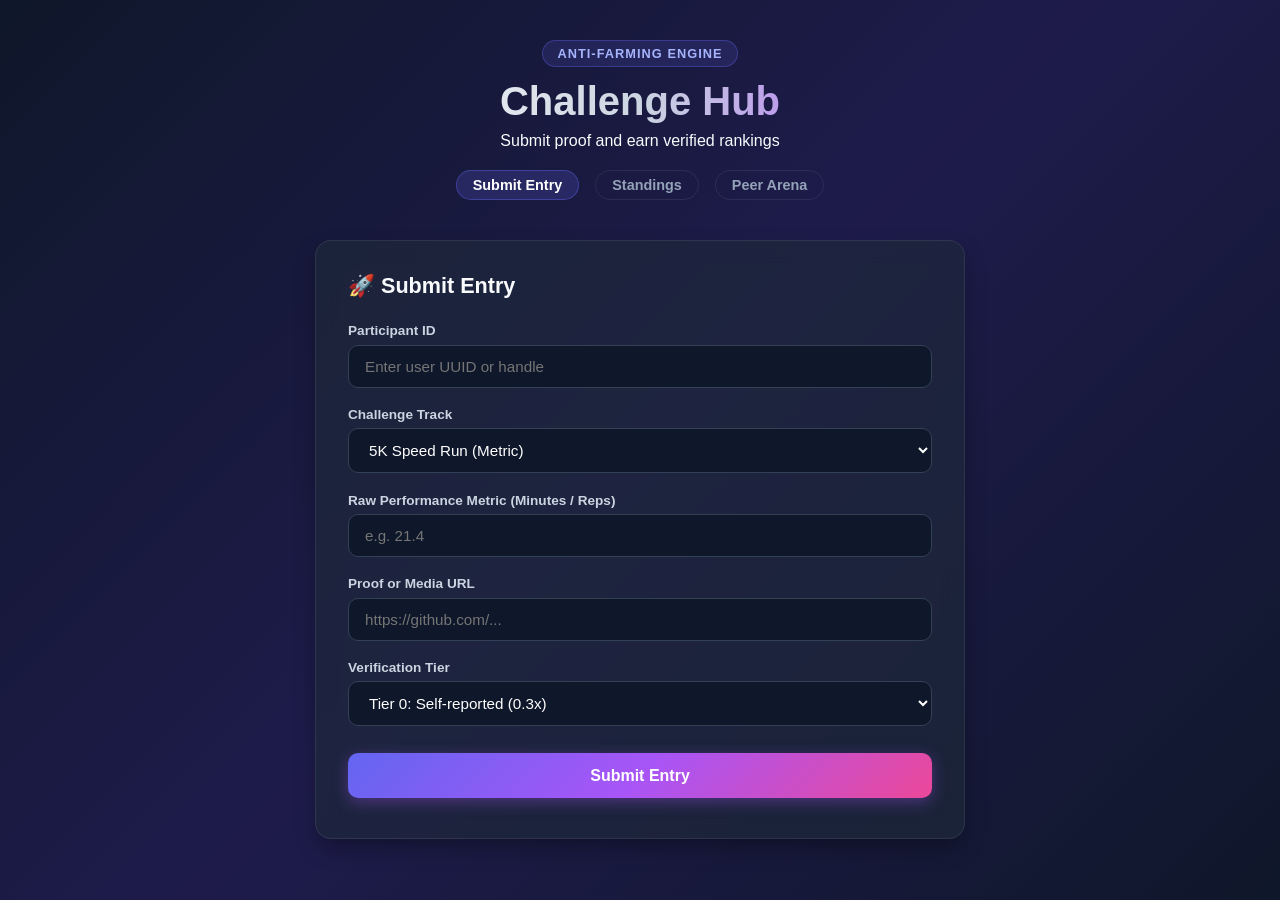
==== backend/src/main/resources/static/index.html @ 6a3feb9e "feat: implement client-side JS API layer with localStorage and scoring fixes" ====
<!DOCTYPE html>
<html lang="en">
<head>
  <meta charset="UTF-8" />
  <meta name="viewport" content="width=device-width, initial-scale=1.0" />
  <title>Submit Entry - Challenge Platform</title>
  <style>
    :root {
      --bg-gradient: linear-gradient(135deg, #0f172a 0%, #1e1b4b 50%, #0f172a 100%);
      --surface: rgba(30, 41, 59, 0.7);
      --surface-border: rgba(255, 255, 255, 0.08);
      --accent-gradient: linear-gradient(135deg, #6366f1 0%, #a855f7 50%, #ec4899 100%);
      --accent-hover: linear-gradient(135deg, #4f46e5 0%, #9333ea 50%, #db2777 100%);
      --text-main: #f8fafc;
      --text-muted: #94a3b8;
      --input-bg: #0f172a;
      --input-border: #334155;
      --radius: 16px;
    }

    *, *::before, *::after { box-sizing: border-box; margin: 0; padding: 0; }

    body {
      font-family: -apple-system, BlinkMacSystemFont, "Segoe UI", Roboto, sans-serif;
      background: var(--bg-gradient);
      min-height: 100vh;
      color: var(--text-main);
      padding: 2.5rem 1.5rem;
    }

    .container { max-width: 650px; margin: 0 auto; }

    header { text-align: center; margin-bottom: 2.5rem; }

    .hero-tag {
      display: inline-block;
      padding: 0.3rem 0.9rem;
      border-radius: 9999px;
      font-size: 0.8rem;
      font-weight: 700;
      letter-spacing: 0.08em;
      text-transform: uppercase;
      background: rgba(99, 102, 241, 0.15);
      border: 1px solid rgba(99, 102, 241, 0.35);
      color: #a5b4fc;
      margin-bottom: 0.75rem;
    }

    header h1 {
      font-size: 2.5rem;
      font-weight: 800;
      background: linear-gradient(to right, #ffffff, #cbd5e1, #a855f7);
      -webkit-background-clip: text;
      -webkit-text-fill-color: transparent;
      margin-bottom: 0.5rem;
    }

    /* Shared Navigation Bar */
    .nav-bar {
      display: flex;
      justify-content: center;
      gap: 1rem;
      margin-top: 1.25rem;
    }

    .nav-link {
      color: var(--text-muted);
      text-decoration: none;
      font-size: 0.9rem;
      font-weight: 600;
      padding: 0.4rem 1rem;
      border-radius: 9999px;
      border: 1px solid var(--surface-border);
      transition: all 0.2s ease;
    }

    .nav-link:hover, .nav-link.active {
      color: #fff;
      background: rgba(99, 102, 241, 0.2);
      border-color: rgba(99, 102, 241, 0.4);
    }

    .card {
      background: var(--surface);
      backdrop-filter: blur(12px);
      border: 1px solid var(--surface-border);
      border-radius: var(--radius);
      padding: 2rem;
      box-shadow: 0 10px 25px -5px rgba(0, 0, 0, 0.4);
    }

    .card h2 { font-size: 1.35rem; font-weight: 700; margin-bottom: 1.5rem; }

    form { display: flex; flex-direction: column; gap: 1.2rem; }
    .form-group { display: flex; flex-direction: column; gap: 0.4rem; }
    label { font-size: 0.85rem; font-weight: 600; color: #cbd5e1; }

    input, select {
      width: 100%;
      padding: 0.75rem 1rem;
      font-size: 0.95rem;
      color: #fff;
      background-color: var(--input-bg);
      border: 1px solid var(--input-border);
      border-radius: 10px;
      outline: none;
      transition: all 0.2s ease;
    }

    input:focus, select:focus {
      border-color: #818cf8;
      box-shadow: 0 0 0 3px rgba(129, 140, 248, 0.25);
    }

    button {
      width: 100%;
      padding: 0.85rem 1.5rem;
      font-size: 1rem;
      font-weight: 700;
      color: #ffffff;
      background: var(--accent-gradient);
      border: none;
      border-radius: 10px;
      cursor: pointer;
      margin-top: 0.5rem;
      box-shadow: 0 4px 15px rgba(168, 85, 247, 0.35);
      transition: all 0.2s ease;
    }

    button:hover {
      background: var(--accent-hover);
      transform: translateY(-1px);
    }

    #submissionStatus {
      font-size: 0.875rem;
      font-weight: 600;
      margin-top: 0.5rem;
      color: #4ade80;
    }
  </style>
</head>
<body>
  <div class="container">
    <header>
      <span class="hero-tag">Anti-Farming Engine</span>
      <h1>Challenge Hub</h1>
      <p>Submit proof and earn verified rankings</p>
      <nav class="nav-bar">
        <a href="index.html" class="nav-link active">Submit Entry</a>
        <a href="leaderboard.html" class="nav-link">Standings</a>
        <a href="arena.html" class="nav-link">Peer Arena</a>
      </nav>
    </header>

    <main>
      <section class="card">
        <h2>🚀 Submit Entry</h2>
        <form id="submission-form">
          <div class="form-group">
            <label for="userId">Participant ID</label>
            <input type="text" id="userId" placeholder="Enter user UUID or handle" required />
          </div>

          <div class="form-group">
            <label for="challengeSelect">Challenge Track</label>
            <select id="challengeSelect">
              <option value="5k-run" data-type="metric">5K Speed Run (Metric)</option>
              <option value="photo-contest" data-type="subjective">AI Prompt Arena (Pairwise Elo)</option>
              <option value="book-reading" data-type="boolean">Deploy Contract (Boolean Completion)</option>
            </select>
          </div>

          <div id="dynamicMetricField" class="form-group">
            <label for="metricInput">Raw Performance Metric (Minutes / Reps)</label>
            <input type="number" id="metricInput" step="any" placeholder="e.g. 21.4" />
          </div>

          <div class="form-group">
            <label for="evidenceUrl">Proof or Media URL</label>
            <input type="url" id="evidenceUrl" placeholder="https://github.com/..." required />
          </div>

          <div class="form-group">
            <label for="verificationTier">Verification Tier</label>
            <select id="verificationTier">
              <option value="0">Tier 0: Self-reported (0.3x)</option>
              <option value="1">Tier 1: Evidence Attached (0.5x)</option>
              <option value="2">Tier 2: Peer-verified (1.0x)</option>
              <option value="3">Tier 3: Sensor / API Verified (1.1x)</option>
              <option value="4">Tier 4: Moderator Verified (1.2x)</option>
            </select>
          </div>

          <button type="submit">Submit Entry</button>
        </form>
        <p id="submissionStatus"></p>
      </section>
    </main>
  </div>

  <script src="api.js"></script>
  <script>
    const challengeSelect = document.getElementById("challengeSelect");
    const dynamicMetricField = document.getElementById("dynamicMetricField");

    challengeSelect.addEventListener("change", (e) => {
      const selectedType = e.target.selectedOptions[0].dataset.type;
      dynamicMetricField.style.display = (selectedType === "metric") ? "flex" : "none";
    });

    document.getElementById("submission-form").addEventListener("submit", async (e) => {
      e.preventDefault();
      const statusEl = document.getElementById("submissionStatus");
      statusEl.style.color = "#a5b4fc";
      statusEl.textContent = "Processing entry...";

      const payload = {
        userId: document.getElementById("userId").value.trim(),
        challengeId: challengeSelect.value,
        rawMetric: document.getElementById("metricInput").value ? parseFloat(document.getElementById("metricInput").value) : null,
        contentUrl: document.getElementById("evidenceUrl").value.trim(),
        verificationTier: parseInt(document.getElementById("verificationTier").value, 10)
      };

      try {
        await window.API.createSubmission(payload);
        statusEl.style.color = "#4ade80";
        statusEl.textContent = "✓ Entry saved! Visit Standings to see your calibrated percentile ranking.";
      } catch (err) {
        statusEl.style.color = "#f87171";
        statusEl.textContent = "Error saving entry: " + err.message;
      }
    });
  </script>
</body>
</html>
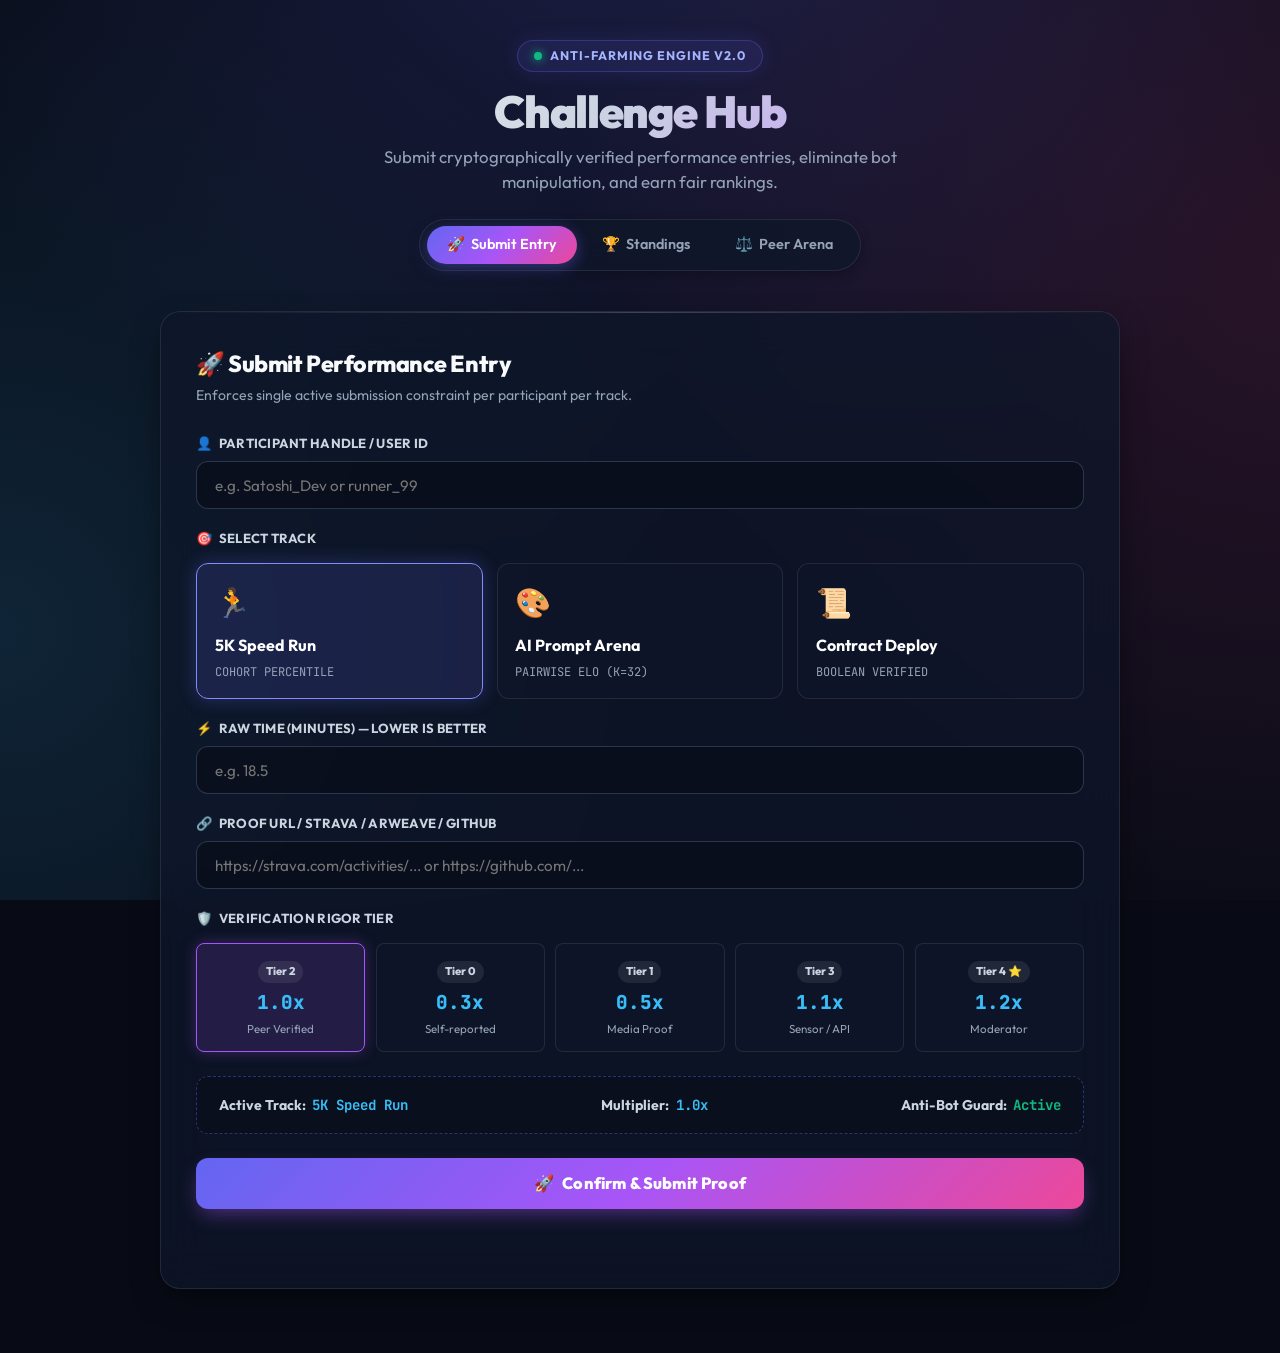
==== commit 60891b04: "style: overhaul frontend UI with neo-tech glassmorphism, podium, and interactive controls" ====
--- a/backend/src/main/resources/static/index.html
+++ b/backend/src/main/resources/static/index.html
@@ -3,197 +3,271 @@
 <head>
   <meta charset="UTF-8" />
   <meta name="viewport" content="width=device-width, initial-scale=1.0" />
-  <title>Submit Entry - Challenge Platform</title>
+  <title>Submit Entry - Community Challenge Hub</title>
+  <link rel="stylesheet" href="style.css" />
   <style>
-    :root {
-      --bg-gradient: linear-gradient(135deg, #0f172a 0%, #1e1b4b 50%, #0f172a 100%);
-      --surface: rgba(30, 41, 59, 0.7);
-      --surface-border: rgba(255, 255, 255, 0.08);
-      --accent-gradient: linear-gradient(135deg, #6366f1 0%, #a855f7 50%, #ec4899 100%);
-      --accent-hover: linear-gradient(135deg, #4f46e5 0%, #9333ea 50%, #db2777 100%);
-      --text-main: #f8fafc;
-      --text-muted: #94a3b8;
-      --input-bg: #0f172a;
-      --input-border: #334155;
-      --radius: 16px;
-    }
-
-    *, *::before, *::after { box-sizing: border-box; margin: 0; padding: 0; }
-
-    body {
-      font-family: -apple-system, BlinkMacSystemFont, "Segoe UI", Roboto, sans-serif;
-      background: var(--bg-gradient);
-      min-height: 100vh;
-      color: var(--text-main);
-      padding: 2.5rem 1.5rem;
-    }
-
-    .container { max-width: 650px; margin: 0 auto; }
-
-    header { text-align: center; margin-bottom: 2.5rem; }
-
-    .hero-tag {
+    .track-grid {
+      display: grid;
+      grid-template-columns: repeat(auto-fit, minmax(180px, 1fr));
+      gap: 0.85rem;
+      margin-top: 0.4rem;
+    }
+
+    .track-card {
+      background: rgba(15, 23, 42, 0.6);
+      border: 1.5px solid var(--surface-border);
+      border-radius: var(--radius-md);
+      padding: 1.1rem;
+      cursor: pointer;
+      transition: all 0.25s ease;
+      display: flex;
+      flex-direction: column;
+      gap: 0.35rem;
+      text-align: left;
+    }
+
+    .track-card:hover {
+      border-color: rgba(99, 102, 241, 0.5);
+      background: rgba(30, 41, 59, 0.7);
+      transform: translateY(-2px);
+    }
+
+    .track-card.active {
+      border-color: #818cf8;
+      background: rgba(99, 102, 241, 0.15);
+      box-shadow: 0 0 18px rgba(99, 102, 241, 0.3);
+    }
+
+    .track-icon {
+      font-size: 1.8rem;
+      margin-bottom: 0.2rem;
+    }
+
+    .track-name {
+      font-weight: 700;
+      font-size: 1rem;
+      color: #fff;
+    }
+
+    .track-type {
+      font-size: 0.75rem;
+      color: var(--text-muted);
+      font-family: var(--font-mono);
+      text-transform: uppercase;
+    }
+
+    .tier-grid {
+      display: grid;
+      grid-template-columns: repeat(auto-fit, minmax(120px, 1fr));
+      gap: 0.65rem;
+      margin-top: 0.4rem;
+    }
+
+    .tier-card {
+      background: rgba(15, 23, 42, 0.6);
+      border: 1px solid var(--surface-border);
+      border-radius: var(--radius-sm);
+      padding: 0.85rem 0.5rem;
+      cursor: pointer;
+      text-align: center;
+      transition: all 0.2s ease;
+    }
+
+    .tier-card:hover {
+      border-color: rgba(255, 255, 255, 0.2);
+      transform: translateY(-1px);
+    }
+
+    .tier-card.active {
+      border-color: #a855f7;
+      background: rgba(168, 85, 247, 0.15);
+      box-shadow: 0 0 15px rgba(168, 85, 247, 0.3);
+    }
+
+    .tier-badge {
+      font-size: 0.7rem;
+      font-weight: 800;
+      padding: 0.15rem 0.5rem;
+      border-radius: 9999px;
       display: inline-block;
-      padding: 0.3rem 0.9rem;
-      border-radius: 9999px;
-      font-size: 0.8rem;
+      margin-bottom: 0.35rem;
+      background: rgba(255, 255, 255, 0.08);
+      color: #cbd5e1;
+    }
+
+    .tier-mult {
+      font-weight: 800;
+      font-size: 1.2rem;
+      color: #38bdf8;
+      font-family: var(--font-mono);
+    }
+
+    .tier-desc {
+      font-size: 0.72rem;
+      color: var(--text-muted);
+      margin-top: 0.2rem;
+    }
+
+    .preview-banner {
+      margin-top: 1.5rem;
+      padding: 1.1rem 1.35rem;
+      background: rgba(10, 15, 29, 0.75);
+      border: 1px dashed rgba(99, 102, 241, 0.4);
+      border-radius: var(--radius-md);
+      display: flex;
+      justify-content: space-between;
+      align-items: center;
+      font-size: 0.88rem;
+      flex-wrap: wrap;
+      gap: 0.75rem;
+    }
+
+    .preview-pill {
+      display: inline-flex;
+      align-items: center;
+      gap: 0.4rem;
       font-weight: 700;
-      letter-spacing: 0.08em;
-      text-transform: uppercase;
-      background: rgba(99, 102, 241, 0.15);
-      border: 1px solid rgba(99, 102, 241, 0.35);
-      color: #a5b4fc;
-      margin-bottom: 0.75rem;
-    }
-
-    header h1 {
-      font-size: 2.5rem;
-      font-weight: 800;
-      background: linear-gradient(to right, #ffffff, #cbd5e1, #a855f7);
-      -webkit-background-clip: text;
-      -webkit-text-fill-color: transparent;
-      margin-bottom: 0.5rem;
-    }
-
-    /* Shared Navigation Bar */
-    .nav-bar {
-      display: flex;
-      justify-content: center;
-      gap: 1rem;
+      color: #cbd5e1;
+    }
+
+    .preview-pill span {
+      color: #38bdf8;
+      font-family: var(--font-mono);
+    }
+
+    #submissionStatus {
       margin-top: 1.25rem;
-    }
-
-    .nav-link {
-      color: var(--text-muted);
-      text-decoration: none;
-      font-size: 0.9rem;
-      font-weight: 600;
-      padding: 0.4rem 1rem;
-      border-radius: 9999px;
-      border: 1px solid var(--surface-border);
-      transition: all 0.2s ease;
-    }
-
-    .nav-link:hover, .nav-link.active {
-      color: #fff;
-      background: rgba(99, 102, 241, 0.2);
-      border-color: rgba(99, 102, 241, 0.4);
-    }
-
-    .card {
-      background: var(--surface);
-      backdrop-filter: blur(12px);
-      border: 1px solid var(--surface-border);
-      border-radius: var(--radius);
-      padding: 2rem;
-      box-shadow: 0 10px 25px -5px rgba(0, 0, 0, 0.4);
-    }
-
-    .card h2 { font-size: 1.35rem; font-weight: 700; margin-bottom: 1.5rem; }
-
-    form { display: flex; flex-direction: column; gap: 1.2rem; }
-    .form-group { display: flex; flex-direction: column; gap: 0.4rem; }
-    label { font-size: 0.85rem; font-weight: 600; color: #cbd5e1; }
-
-    input, select {
-      width: 100%;
-      padding: 0.75rem 1rem;
       font-size: 0.95rem;
-      color: #fff;
-      background-color: var(--input-bg);
-      border: 1px solid var(--input-border);
-      border-radius: 10px;
-      outline: none;
-      transition: all 0.2s ease;
-    }
-
-    input:focus, select:focus {
-      border-color: #818cf8;
-      box-shadow: 0 0 0 3px rgba(129, 140, 248, 0.25);
-    }
-
-    button {
-      width: 100%;
-      padding: 0.85rem 1.5rem;
-      font-size: 1rem;
       font-weight: 700;
-      color: #ffffff;
-      background: var(--accent-gradient);
-      border: none;
-      border-radius: 10px;
-      cursor: pointer;
-      margin-top: 0.5rem;
-      box-shadow: 0 4px 15px rgba(168, 85, 247, 0.35);
-      transition: all 0.2s ease;
-    }
-
-    button:hover {
-      background: var(--accent-hover);
-      transform: translateY(-1px);
-    }
-
-    #submissionStatus {
-      font-size: 0.875rem;
-      font-weight: 600;
-      margin-top: 0.5rem;
-      color: #4ade80;
+      text-align: center;
+      min-height: 1.5rem;
+      transition: all 0.3s ease;
     }
   </style>
 </head>
 <body>
-  <div class="container">
+  <div class="container animate-fade">
     <header>
-      <span class="hero-tag">Anti-Farming Engine</span>
+      <div class="brand-badge">
+        <span class="pulse-dot"></span>
+        <span>Anti-Farming Engine v2.0</span>
+      </div>
       <h1>Challenge Hub</h1>
-      <p>Submit proof and earn verified rankings</p>
+      <p>Submit cryptographically verified performance entries, eliminate bot manipulation, and earn fair rankings.</p>
+      
       <nav class="nav-bar">
-        <a href="index.html" class="nav-link active">Submit Entry</a>
-        <a href="leaderboard.html" class="nav-link">Standings</a>
-        <a href="arena.html" class="nav-link">Peer Arena</a>
+        <a href="index.html" class="nav-link active">
+          <span>🚀</span> Submit Entry
+        </a>
+        <a href="leaderboard.html" class="nav-link">
+          <span>🏆</span> Standings
+        </a>
+        <a href="arena.html" class="nav-link">
+          <span>⚖️</span> Peer Arena
+        </a>
       </nav>
     </header>
 
     <main>
       <section class="card">
-        <h2>🚀 Submit Entry</h2>
+        <div class="card-header">
+          <div>
+            <h2 class="card-title">🚀 Submit Performance Entry</h2>
+            <p style="color: var(--text-muted); font-size: 0.88rem; margin-top: 0.2rem;">
+              Enforces single active submission constraint per participant per track.
+            </p>
+          </div>
+        </div>
+
         <form id="submission-form">
           <div class="form-group">
-            <label for="userId">Participant ID</label>
-            <input type="text" id="userId" placeholder="Enter user UUID or handle" required />
+            <label for="userId">
+              <span>👤</span> Participant Handle / User ID
+            </label>
+            <input type="text" id="userId" placeholder="e.g. Satoshi_Dev or runner_99" required />
           </div>
 
           <div class="form-group">
-            <label for="challengeSelect">Challenge Track</label>
-            <select id="challengeSelect">
-              <option value="5k-run" data-type="metric">5K Speed Run (Metric)</option>
-              <option value="photo-contest" data-type="subjective">AI Prompt Arena (Pairwise Elo)</option>
-              <option value="book-reading" data-type="boolean">Deploy Contract (Boolean Completion)</option>
-            </select>
+            <label><span>🎯</span> Select Track</label>
+            <div class="track-grid">
+              <div class="track-card active" data-value="5k-run" data-type="metric">
+                <div class="track-icon">🏃</div>
+                <div class="track-name">5K Speed Run</div>
+                <div class="track-type">Cohort Percentile</div>
+              </div>
+
+              <div class="track-card" data-value="photo-contest" data-type="subjective">
+                <div class="track-icon">🎨</div>
+                <div class="track-name">AI Prompt Arena</div>
+                <div class="track-type">Pairwise Elo (K=32)</div>
+              </div>
+
+              <div class="track-card" data-value="book-reading" data-type="boolean">
+                <div class="track-icon">📜</div>
+                <div class="track-name">Contract Deploy</div>
+                <div class="track-type">Boolean Verified</div>
+              </div>
+            </div>
+            <input type="hidden" id="challengeId" value="5k-run" />
           </div>
 
           <div id="dynamicMetricField" class="form-group">
-            <label for="metricInput">Raw Performance Metric (Minutes / Reps)</label>
-            <input type="number" id="metricInput" step="any" placeholder="e.g. 21.4" />
+            <label for="metricInput" id="metricLabel">
+              <span>⚡</span> Raw Time (Minutes) — Lower is Better
+            </label>
+            <input type="number" id="metricInput" step="any" placeholder="e.g. 18.5" required />
           </div>
 
           <div class="form-group">
-            <label for="evidenceUrl">Proof or Media URL</label>
-            <input type="url" id="evidenceUrl" placeholder="https://github.com/..." required />
+            <label for="evidenceUrl">
+              <span>🔗</span> Proof URL / Strava / Arweave / GitHub
+            </label>
+            <input type="url" id="evidenceUrl" placeholder="https://strava.com/activities/... or https://github.com/..." required />
           </div>
 
           <div class="form-group">
-            <label for="verificationTier">Verification Tier</label>
-            <select id="verificationTier">
-              <option value="0">Tier 0: Self-reported (0.3x)</option>
-              <option value="1">Tier 1: Evidence Attached (0.5x)</option>
-              <option value="2">Tier 2: Peer-verified (1.0x)</option>
-              <option value="3">Tier 3: Sensor / API Verified (1.1x)</option>
-              <option value="4">Tier 4: Moderator Verified (1.2x)</option>
-            </select>
-          </div>
-
-          <button type="submit">Submit Entry</button>
+            <label><span>🛡️</span> Verification Rigor Tier</label>
+            <div class="tier-grid">
+              <div class="tier-card active" data-tier="2">
+                <div class="tier-badge">Tier 2</div>
+                <div class="tier-mult">1.0x</div>
+                <div class="tier-desc">Peer Verified</div>
+              </div>
+              <div class="tier-card" data-tier="0">
+                <div class="tier-badge">Tier 0</div>
+                <div class="tier-mult">0.3x</div>
+                <div class="tier-desc">Self-reported</div>
+              </div>
+              <div class="tier-card" data-tier="1">
+                <div class="tier-badge">Tier 1</div>
+                <div class="tier-mult">0.5x</div>
+                <div class="tier-desc">Media Proof</div>
+              </div>
+              <div class="tier-card" data-tier="3">
+                <div class="tier-badge">Tier 3</div>
+                <div class="tier-mult">1.1x</div>
+                <div class="tier-desc">Sensor / API</div>
+              </div>
+              <div class="tier-card" data-tier="4">
+                <div class="tier-badge">Tier 4 ⭐</div>
+                <div class="tier-mult">1.2x</div>
+                <div class="tier-desc">Moderator</div>
+              </div>
+            </div>
+            <input type="hidden" id="verificationTier" value="2" />
+          </div>
+
+          <div class="preview-banner">
+            <div class="preview-pill">Active Track: <span id="summaryTrack">5K Speed Run</span></div>
+            <div class="preview-pill">Multiplier: <span id="summaryMult">1.0x</span></div>
+            <div class="preview-pill">Anti-Bot Guard: <span style="color: #10b981;">Active</span></div>
+          </div>
+
+          <button type="submit" class="btn-primary" style="margin-top: 1.5rem;">
+            <span>🚀</span> Confirm & Submit Proof
+          </button>
         </form>
+
         <p id="submissionStatus"></p>
       </section>
     </main>
@@ -201,32 +275,65 @@
 
   <script src="api.js"></script>
   <script>
-    const challengeSelect = document.getElementById("challengeSelect");
-    const dynamicMetricField = document.getElementById("dynamicMetricField");
-
-    challengeSelect.addEventListener("change", (e) => {
-      const selectedType = e.target.selectedOptions[0].dataset.type;
-      dynamicMetricField.style.display = (selectedType === "metric") ? "flex" : "none";
+    const challengeInput = document.getElementById("challengeId");
+    const tierInput = document.getElementById("verificationTier");
+    const metricField = document.getElementById("dynamicMetricField");
+    const metricInput = document.getElementById("metricInput");
+    const metricLabel = document.getElementById("metricLabel");
+    const summaryTrack = document.getElementById("summaryTrack");
+    const summaryMult = document.getElementById("summaryMult");
+
+    document.querySelectorAll(".track-card").forEach(card => {
+      card.addEventListener("click", () => {
+        document.querySelectorAll(".track-card").forEach(c => c.classList.remove("active"));
+        card.classList.add("active");
+
+        const val = card.dataset.value;
+        const type = card.dataset.type;
+        challengeInput.value = val;
+        summaryTrack.textContent = card.querySelector(".track-name").textContent;
+
+        if (type === "metric") {
+          metricField.style.display = "flex";
+          metricInput.required = true;
+          metricLabel.innerHTML = `<span>⚡</span> Raw Time (Minutes) — Lower is Better`;
+        } else {
+          metricField.style.display = "none";
+          metricInput.required = false;
+        }
+      });
+    });
+
+    const multipliers = { "0": "0.3x", "1": "0.5x", "2": "1.0x", "3": "1.1x", "4": "1.2x" };
+    document.querySelectorAll(".tier-card").forEach(card => {
+      card.addEventListener("click", () => {
+        document.querySelectorAll(".tier-card").forEach(c => c.classList.remove("active"));
+        card.classList.add("active");
+
+        const tier = card.dataset.tier;
+        tierInput.value = tier;
+        summaryMult.textContent = multipliers[tier] || "1.0x";
+      });
     });
 
     document.getElementById("submission-form").addEventListener("submit", async (e) => {
       e.preventDefault();
       const statusEl = document.getElementById("submissionStatus");
       statusEl.style.color = "#a5b4fc";
-      statusEl.textContent = "Processing entry...";
+      statusEl.innerHTML = "⏳ Computing cohort percentile & recording proof...";
 
       const payload = {
         userId: document.getElementById("userId").value.trim(),
-        challengeId: challengeSelect.value,
-        rawMetric: document.getElementById("metricInput").value ? parseFloat(document.getElementById("metricInput").value) : null,
+        challengeId: challengeInput.value,
+        rawMetric: metricField.style.display !== "none" && metricInput.value ? parseFloat(metricInput.value) : null,
         contentUrl: document.getElementById("evidenceUrl").value.trim(),
-        verificationTier: parseInt(document.getElementById("verificationTier").value, 10)
+        verificationTier: parseInt(tierInput.value, 10)
       };
 
       try {
         await window.API.createSubmission(payload);
         statusEl.style.color = "#4ade80";
-        statusEl.textContent = "✓ Entry saved! Visit Standings to see your calibrated percentile ranking.";
+        statusEl.innerHTML = `✓ Entry for <strong>${payload.userId}</strong> recorded! <a href="leaderboard.html" style="color: #38bdf8; text-decoration: underline; margin-left: 0.5rem; font-weight: 700;">View in Standings →</a>`;
       } catch (err) {
         statusEl.style.color = "#f87171";
         statusEl.textContent = "Error saving entry: " + err.message;
--- a/backend/src/main/resources/static/style.css
+++ b/backend/src/main/resources/static/style.css
@@ -0,0 +1,333 @@
+/* C5 Platform - Modern Neo-Tech UI System */
+@import url('https://fonts.googleapis.com/css2?family=Outfit:wght@400;500;600;700;800;900&family=JetBrains+Mono:wght@500;700&display=swap');
+
+:root {
+  --font-main: 'Outfit', -apple-system, BlinkMacSystemFont, 'Segoe UI', Roboto, sans-serif;
+  --font-mono: 'JetBrains Mono', monospace;
+
+  --bg-dark: #070913;
+  --bg-gradient: radial-gradient(circle at 50% -20%, rgba(99, 102, 241, 0.22), transparent 60%),
+                 radial-gradient(circle at 100% 30%, rgba(236, 72, 153, 0.14), transparent 50%),
+                 radial-gradient(circle at 0% 70%, rgba(56, 189, 248, 0.14), transparent 50%),
+                 #080b16;
+
+  --surface-1: rgba(15, 23, 42, 0.72);
+  --surface-2: rgba(30, 41, 59, 0.65);
+  --surface-hover: rgba(30, 41, 59, 0.9);
+  --surface-border: rgba(255, 255, 255, 0.09);
+  --surface-border-bright: rgba(255, 255, 255, 0.2);
+
+  --primary: #6366f1;
+  --primary-light: #818cf8;
+  --accent-pink: #ec4899;
+  --accent-cyan: #38bdf8;
+  --accent-green: #10b981;
+  --accent-gold: #f59e0b;
+
+  --grad-primary: linear-gradient(135deg, #6366f1 0%, #a855f7 50%, #ec4899 100%);
+  --grad-primary-hover: linear-gradient(135deg, #4f46e5 0%, #9333ea 50%, #db2777 100%);
+  --grad-cyan: linear-gradient(135deg, #06b6d4, #3b82f6);
+  --grad-gold: linear-gradient(135deg, #f59e0b, #d97706);
+
+  --text-main: #f8fafc;
+  --text-muted: #94a3b8;
+  --text-subtle: #64748b;
+
+  --radius-lg: 20px;
+  --radius-md: 12px;
+  --radius-sm: 8px;
+  --radius-pill: 9999px;
+
+  --shadow-sm: 0 4px 12px rgba(0, 0, 0, 0.25);
+  --shadow-md: 0 12px 30px -5px rgba(0, 0, 0, 0.5);
+  --shadow-glow: 0 0 25px rgba(99, 102, 241, 0.35);
+}
+
+*, *::before, *::after {
+  box-sizing: border-box;
+  margin: 0;
+  padding: 0;
+}
+
+body {
+  font-family: var(--font-main);
+  background: var(--bg-gradient);
+  background-attachment: fixed;
+  min-height: 100vh;
+  color: var(--text-main);
+  padding: 2.5rem 1.25rem 4rem;
+  line-height: 1.5;
+  -webkit-font-smoothing: antialiased;
+}
+
+.container {
+  position: relative;
+  z-index: 1;
+  max-width: 960px;
+  margin: 0 auto;
+}
+
+header {
+  text-align: center;
+  margin-bottom: 2.5rem;
+}
+
+.brand-badge {
+  display: inline-flex;
+  align-items: center;
+  gap: 0.5rem;
+  padding: 0.35rem 0.95rem;
+  border-radius: var(--radius-pill);
+  font-size: 0.78rem;
+  font-weight: 700;
+  letter-spacing: 0.08em;
+  text-transform: uppercase;
+  background: rgba(99, 102, 241, 0.12);
+  border: 1px solid rgba(99, 102, 241, 0.3);
+  color: #a5b4fc;
+  box-shadow: 0 0 20px rgba(99, 102, 241, 0.15);
+  margin-bottom: 0.9rem;
+}
+
+.pulse-dot {
+  width: 8px;
+  height: 8px;
+  border-radius: 50%;
+  background: #10b981;
+  box-shadow: 0 0 10px #10b981;
+  animation: pulseAnim 2s infinite;
+}
+
+@keyframes pulseAnim {
+  0% { transform: scale(0.9); opacity: 0.8; }
+  50% { transform: scale(1.3); opacity: 1; box-shadow: 0 0 14px #10b981; }
+  100% { transform: scale(0.9); opacity: 0.8; }
+}
+
+header h1 {
+  font-size: 2.8rem;
+  font-weight: 900;
+  letter-spacing: -0.03em;
+  line-height: 1.15;
+  background: linear-gradient(135deg, #ffffff 0%, #cbd5e1 45%, #c084fc 100%);
+  -webkit-background-clip: text;
+  -webkit-text-fill-color: transparent;
+  margin-bottom: 0.4rem;
+}
+
+header p {
+  color: var(--text-muted);
+  font-size: 1.05rem;
+  max-width: 540px;
+  margin: 0 auto;
+}
+
+.nav-bar {
+  display: inline-flex;
+  background: rgba(15, 23, 42, 0.8);
+  backdrop-filter: blur(16px);
+  -webkit-backdrop-filter: blur(16px);
+  padding: 0.4rem;
+  border-radius: var(--radius-pill);
+  border: 1px solid var(--surface-border);
+  box-shadow: var(--shadow-sm);
+  margin-top: 1.5rem;
+  gap: 0.3rem;
+}
+
+.nav-link {
+  color: var(--text-muted);
+  text-decoration: none;
+  font-size: 0.9rem;
+  font-weight: 600;
+  padding: 0.5rem 1.25rem;
+  border-radius: var(--radius-pill);
+  transition: all 0.25s cubic-bezier(0.16, 1, 0.3, 1);
+  display: flex;
+  align-items: center;
+  gap: 0.4rem;
+}
+
+.nav-link:hover {
+  color: #fff;
+  background: rgba(255, 255, 255, 0.06);
+}
+
+.nav-link.active {
+  color: #ffffff;
+  background: var(--grad-primary);
+  box-shadow: 0 4px 15px rgba(99, 102, 241, 0.4);
+}
+
+.card {
+  background: var(--surface-1);
+  backdrop-filter: blur(24px);
+  -webkit-backdrop-filter: blur(24px);
+  border: 1px solid var(--surface-border);
+  border-radius: var(--radius-lg);
+  padding: 2.2rem;
+  box-shadow: var(--shadow-md);
+  position: relative;
+  overflow: hidden;
+}
+
+.card::before {
+  content: '';
+  position: absolute;
+  top: 0;
+  left: 0;
+  right: 0;
+  height: 1px;
+  background: linear-gradient(90deg, transparent, rgba(255, 255, 255, 0.2), transparent);
+}
+
+.card-header {
+  display: flex;
+  justify-content: space-between;
+  align-items: center;
+  margin-bottom: 1.75rem;
+  flex-wrap: wrap;
+  gap: 1rem;
+}
+
+.card-title {
+  font-size: 1.45rem;
+  font-weight: 800;
+  letter-spacing: -0.02em;
+  display: flex;
+  align-items: center;
+  gap: 0.6rem;
+}
+
+.form-group {
+  display: flex;
+  flex-direction: column;
+  gap: 0.45rem;
+  margin-bottom: 1.25rem;
+}
+
+label {
+  font-size: 0.82rem;
+  font-weight: 700;
+  letter-spacing: 0.02em;
+  text-transform: uppercase;
+  color: #cbd5e1;
+  display: flex;
+  align-items: center;
+  gap: 0.4rem;
+}
+
+input, select {
+  width: 100%;
+  padding: 0.85rem 1.1rem;
+  font-size: 0.95rem;
+  font-family: inherit;
+  color: #fff;
+  background: rgba(10, 15, 29, 0.85);
+  border: 1px solid rgba(51, 65, 85, 0.8);
+  border-radius: var(--radius-md);
+  outline: none;
+  transition: all 0.2s ease;
+}
+
+input:focus, select:focus {
+  border-color: #818cf8;
+  background: rgba(15, 23, 42, 0.95);
+  box-shadow: 0 0 0 3px rgba(99, 102, 241, 0.25);
+}
+
+select option {
+  background: #0f172a;
+  color: #fff;
+}
+
+.btn-primary {
+  width: 100%;
+  padding: 0.95rem 1.75rem;
+  font-size: 1.02rem;
+  font-weight: 800;
+  font-family: inherit;
+  letter-spacing: 0.01em;
+  color: #ffffff;
+  background: var(--grad-primary);
+  border: none;
+  border-radius: var(--radius-md);
+  cursor: pointer;
+  box-shadow: 0 8px 20px -4px rgba(168, 85, 247, 0.45);
+  transition: all 0.25s cubic-bezier(0.16, 1, 0.3, 1);
+  display: inline-flex;
+  align-items: center;
+  justify-content: center;
+  gap: 0.5rem;
+}
+
+.btn-primary:hover {
+  background: var(--grad-primary-hover);
+  transform: translateY(-2px);
+  box-shadow: 0 12px 25px -4px rgba(168, 85, 247, 0.6);
+}
+
+.btn-primary:active {
+  transform: translateY(0);
+}
+
+.btn-secondary {
+  padding: 0.55rem 1.15rem;
+  background: rgba(255, 255, 255, 0.05);
+  border: 1px solid var(--surface-border);
+  color: var(--text-muted);
+  border-radius: var(--radius-sm);
+  cursor: pointer;
+  font-weight: 700;
+  font-size: 0.85rem;
+  font-family: inherit;
+  transition: all 0.2s ease;
+  display: inline-flex;
+  align-items: center;
+  gap: 0.4rem;
+}
+
+.btn-secondary:hover {
+  background: rgba(255, 255, 255, 0.1);
+  border-color: var(--surface-border-bright);
+  color: #fff;
+}
+
+.badge {
+  display: inline-flex;
+  align-items: center;
+  gap: 0.35rem;
+  padding: 0.28rem 0.75rem;
+  border-radius: var(--radius-pill);
+  font-size: 0.75rem;
+  font-weight: 700;
+  letter-spacing: 0.02em;
+  color: #fff;
+}
+
+.badge-moderator {
+  background: linear-gradient(135deg, rgba(245, 158, 11, 0.25), rgba(217, 119, 6, 0.35));
+  border: 1px solid rgba(245, 158, 11, 0.5);
+  color: #fbbf24;
+}
+
+.badge-peer {
+  background: linear-gradient(135deg, rgba(56, 189, 248, 0.2), rgba(59, 130, 246, 0.3));
+  border: 1px solid rgba(56, 189, 248, 0.5);
+  color: #38bdf8;
+}
+
+.badge-self {
+  background: rgba(71, 85, 105, 0.3);
+  border: 1px solid rgba(148, 163, 184, 0.2);
+  color: #94a3b8;
+}
+
+@keyframes fadeIn {
+  from { opacity: 0; transform: translateY(8px); }
+  to { opacity: 1; transform: translateY(0); }
+}
+
+.animate-fade {
+  animation: fadeIn 0.4s ease-out forwards;
+}
